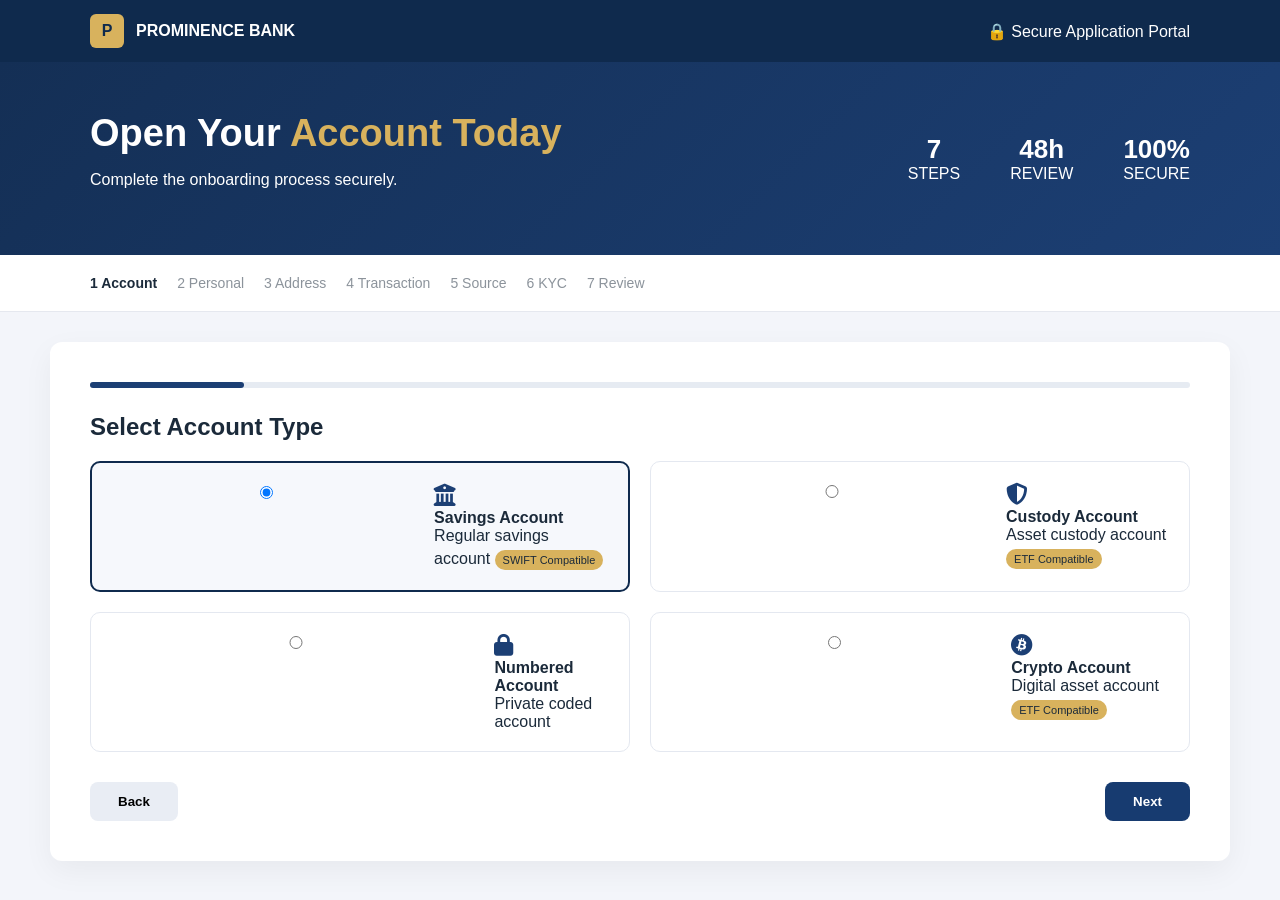
==== personal_form_steps.html @ db95bf6e "Add files via upload" ====
<!DOCTYPE html>

<html lang="en">
<head>
<meta charset="UTF-8">
<meta name="viewport" content="width=device-width, initial-scale=1.0">
<title>Bank Onboarding</title>

<link rel="stylesheet" href="https://cdnjs.cloudflare.com/ajax/libs/font-awesome/6.5.0/css/all.min.css">

<style>

body{
margin:0;
font-family:Segoe UI, Arial;
background:#f3f5fa;
color:#1b2a3a;
}

/* HEADER */

.topbar{
background:#0f2a4d;
color:white;
padding:14px 0;
}

.container{
width:1100px;
margin:auto;
}

.nav{
display:flex;
justify-content:space-between;
align-items:center;
}

.logo{
display:flex;
align-items:center;
gap:12px;
font-weight:600;
}

.logo-box{
width:34px;
height:34px;
background:#d8b25d;
border-radius:6px;
display:flex;
align-items:center;
justify-content:center;
color:#0f2a4d;
font-weight:700;
}

/* HERO */

.hero{
background:linear-gradient(135deg,#142f55,#1c3f74);
color:white;
padding:50px 0;
}

.hero-row{
display:flex;
justify-content:space-between;
align-items:center;
}

.hero h1{
font-size:38px;
margin:0;
}

.hero span{
color:#d8b25d;
}

.stats{
display:flex;
gap:50px;
text-align:center;
}

.stats strong{
font-size:26px;
display:block;
}

/* STEPS */

.steps{
background:white;
border-bottom:1px solid #e5e8ef;
}

.steps ul{
display:flex;
list-style:none;
gap:20px;
padding:20px 0;
margin:0;
}

.steps li{
font-size:14px;
opacity:.5;
}

.steps .active{
opacity:1;
font-weight:600;
}

/* CARD */

.card{
width:1100px;
margin:30px auto;
background:white;
border-radius:12px;
box-shadow:0 10px 30px rgba(0,0,0,0.05);
padding:40px;
}

/* PROGRESS */

.progress{
height:6px;
background:#e6ebf2;
border-radius:4px;
margin-bottom:25px;
}

.progress-bar{
height:6px;
background:#1c3f74;
width:14%;
border-radius:4px;
transition:0.3s;
}

/* OPTIONS */

.options{
display:grid;
grid-template-columns:1fr 1fr;
gap:20px;
margin-top:20px;
}

.option{
border:1px solid #e4e8f0;
border-radius:10px;
padding:20px;
display:flex;
gap:15px;
cursor:pointer;
align-items:flex-start;
}

.option.active{
border:2px solid #0f2a4d;
background:#f6f8fc;
}

.icon{
font-size:22px;
color:#1c3f74;
}

/* FORM GRID */

.grid{
display:grid;
grid-template-columns:1fr 1fr;
gap:20px;
margin-top:20px;
}

input,select{
width:100%;
padding:10px;
border:1px solid #ddd;
border-radius:6px;
}

/* BUTTONS */

.actions{
display:flex;
justify-content:space-between;
margin-top:30px;
}

button{
padding:12px 28px;
border:none;
border-radius:8px;
cursor:pointer;
font-weight:600;
}

.back{
background:#e9edf4;
}

.next{
background:#173b70;
color:white;
}

.step{
display:none;
}

.step.active{
display:block;
}

.badge{
display:inline-block;
background:#d8b25d;
font-size:11px;
padding:4px 8px;
border-radius:10px;
margin-top:5px;
}

</style>

</head>

<body>

<div class="topbar">
<div class="container nav">
<div class="logo">
<div class="logo-box">P</div>
PROMINENCE BANK
</div>
<div>🔒 Secure Application Portal</div>
</div>
</div>

<div class="hero">
<div class="container hero-row">

<div>
<h1>Open Your <span>Account Today</span></h1>
<p>Complete the onboarding process securely.</p>
</div>

<div class="stats">
<div><strong>7</strong>STEPS</div>
<div><strong>48h</strong>REVIEW</div>
<div><strong>100%</strong>SECURE</div>
</div>

</div>
</div>

<div class="steps">
<div class="container">
<ul>
<li class="active">1 Account</li>
<li>2 Personal</li>
<li>3 Address</li>
<li>4 Transaction</li>
<li>5 Source</li>
<li>6 KYC</li>
<li>7 Review</li>
</ul>
</div>
</div>

<div class="card">

<div class="progress">
<div class="progress-bar" id="progressBar"></div>
</div>

<form id="wizardForm">

<!-- STEP 1 -->

<div class="step active">

<h2>Select Account Type</h2>

<div class="options">

<label class="option active">
<input type="radio" name="account" checked>
<div>
<div class="icon"><i class="fa-solid fa-building-columns"></i></div>
<strong>Savings Account</strong><br>
Regular savings account
<div class="badge">SWIFT Compatible</div>
</div>
</label>

<label class="option">
<input type="radio" name="account">
<div>
<div class="icon"><i class="fa-solid fa-shield-halved"></i></div>
<strong>Custody Account</strong><br>
Asset custody account
<div class="badge">ETF Compatible</div>
</div>
</label>

<label class="option">
<input type="radio" name="account">
<div>
<div class="icon"><i class="fa-solid fa-lock"></i></div>
<strong>Numbered Account</strong><br>
Private coded account
</div>
</label>

<label class="option">
<input type="radio" name="account">
<div>
<div class="icon"><i class="fa-brands fa-bitcoin"></i></div>
<strong>Crypto Account</strong><br>
Digital asset account
<div class="badge">ETF Compatible</div>
</div>
</label>

</div>

</div>

<!-- STEP 2 -->

<div class="step">

<h2>Personal Details</h2>

<div class="grid">
<input placeholder="First Name">
<input placeholder="Last Name">
<input type="date">
<input placeholder="Nationality">
<input placeholder="Passport / ID">
<input placeholder="Occupation">
</div>

</div>

<!-- STEP 3 -->

<div class="step">

<h2>Address</h2>

<div class="grid">
<input placeholder="Street Address">
<input placeholder="City">
<input placeholder="State">
<input placeholder="Postal Code">
<input placeholder="Country">
</div>

</div>

<!-- STEP 4 -->

<div class="step">

<h2>Transaction Profile</h2>

<div class="grid">
<select>
<option>Monthly Transaction Volume</option>
</select>

<select>
<option>Expected Deposit</option>
</select>

<select>
<option>Primary Currency</option>
</select>
</div>

</div>

<!-- STEP 5 -->

<div class="step">

<h2>Source of Funds</h2>

<div class="grid">
<select>
<option>Employment Income</option>
<option>Business Revenue</option>
<option>Investments</option>
</select>

<input placeholder="Employer / Company">
</div>

</div>

<!-- STEP 6 -->

<div class="step">

<h2>KYC Upload</h2>

<div class="grid">
<input type="file">
<input type="file">
<input type="file">
</div>

</div>

<!-- STEP 7 -->

<div class="step">

<h2>Review & Submit</h2>

<p>Please review your information before submitting.</p>

</div>

<div class="actions">
<button type="button" class="back" onclick="prevStep()">Back</button>
<button type="button" class="next" onclick="nextStep()">Next</button>
</div>

</form>

</div>

<script>

let step=0;
let steps=document.querySelectorAll(".step");
let progress=document.getElementById("progressBar");

function showStep(){

steps.forEach((s,i)=>{
s.classList.remove("active");
if(i===step) s.classList.add("active");
});

progress.style.width=((step+1)/7*100)+"%";
}

function nextStep(){
if(step<6){
step++;
showStep();
}
}

function prevStep(){
if(step>0){
step--;
showStep();
}
}

</script>

</body>
</html>
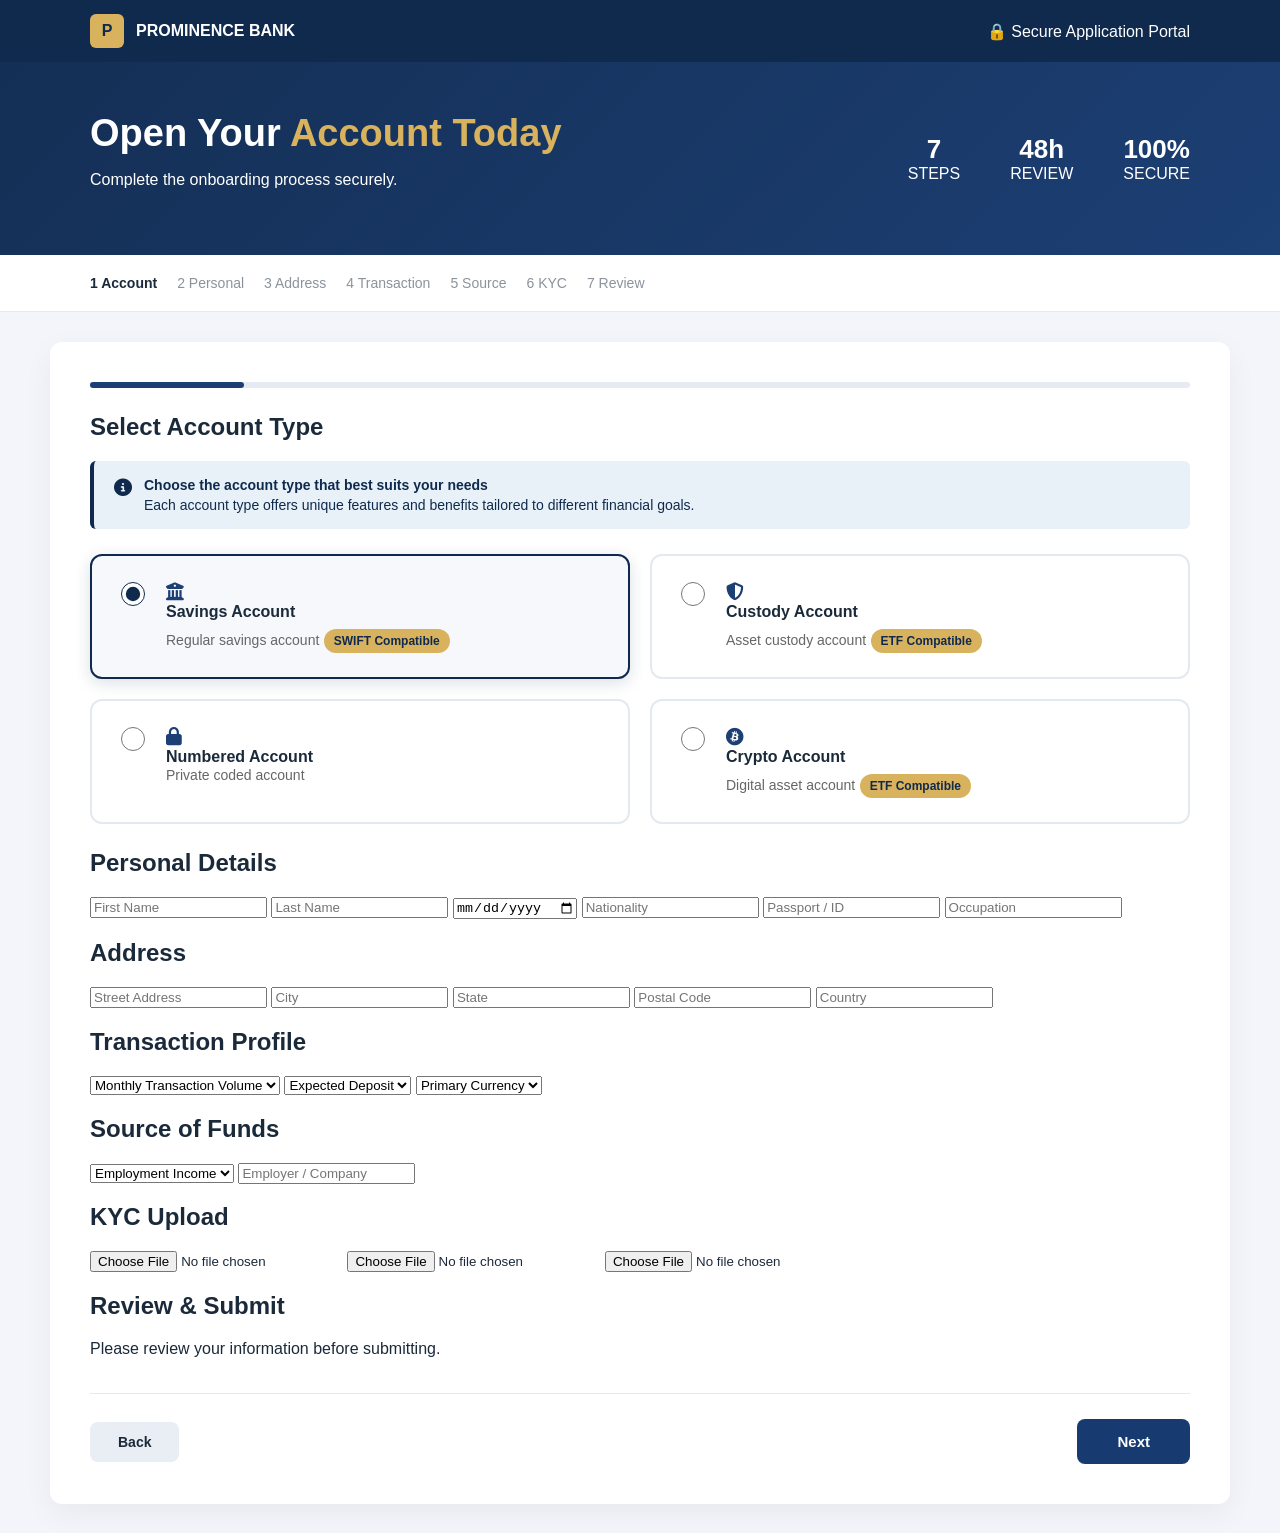
==== commit f1d87fbe: "Improve UI design: add selectable radio cards, info boxes, enhanced styling and responsive layout - " ====
--- a/personal_form_steps.html
+++ b/personal_form_steps.html
@@ -148,36 +148,105 @@
 display:grid;
 grid-template-columns:1fr 1fr;
 gap:20px;
-margin-top:20px;
+    margin:25px 0;
 }
 
 .option{
-border:1px solid #e4e8f0;
-border-radius:10px;
-padding:20px;
-display:flex;
-gap:15px;
-cursor:pointer;
-align-items:flex-start;
+    border:2px solid #e4e8f0;
+    border-radius:12px;
+    padding:24px;
+    display:flex;
+    gap:18px;
+    cursor:pointer;
+    align-items:flex-start;
+    transition:all 0.3s ease;
+    background:white;
+    position:relative;
+}
+
+.option:hover{
+    border-color:#0f2a4d;
+    box-shadow:0 4px 12px rgba(15, 42, 77, 0.1);
+}
+
+.option input[type="radio"]{
+    width:24px;
+    height:24px;
+    margin-top:2px;
+    cursor:pointer;
+    flex-shrink:0;
+    accent-color:#0f2a4d;
 }
 
 .option.active{
-border:2px solid #0f2a4d;
-background:#f6f8fc;
-}
-
-.icon{
-font-size:22px;
-color:#1c3f74;
-}
-
-/* FORM GRID */
-
-.grid{
-display:grid;
-grid-template-columns:1fr 1fr;
-gap:20px;
-margin-top:20px;
+    border:2px solid #0f2a4d;
+    background:#f6f8fc;
+    box-shadow:0 4px 16px rgba(15, 42, 77, 0.15);
+}
+
+.option .icon{
+    font-size:18px;
+    color:#1c3f74;
+    margin-top:2px;
+}
+
+.option-text{
+    flex:1;
+}
+
+.option-text strong{
+    display:block;
+    font-size:16px;
+    color:#0f2a4d;
+    margin-bottom:4px;
+}
+
+.option-description{
+    font-size:14px;
+    color:#666;
+    margin-bottom:8px;
+}
+
+.badge{
+    display:inline-block;
+    background:#d8b25d;
+    color:#0f2a4d;
+    font-size:12px;
+    font-weight:600;
+    padding:5px 10px;
+    border-radius:12px;
+    margin-top:8px;
+    margin-right:6px;
+}
+
+/* Info alert box */
+.info-box{
+    background:#e8f1f8;
+    border-left:4px solid #0f2a4d;
+    border-radius:6px;
+    padding:16px 20px;
+    margin:20px 0;
+    font-size:14px;
+    color:#0f2a4d;
+    display:flex;
+    gap:12px;
+    align-items:flex-start;
+}
+
+.info-box i{
+    font-size:18px;
+    margin-top:2px;
+    flex-shrink:0;
+}
+
+.info-box-content{
+    flex:1;
+}
+
+.info-box-content strong{
+    display:block;
+    margin-bottom:4px;
+}
 }
 
 input,select{
@@ -192,29 +261,41 @@
 .actions{
 display:flex;
 justify-content:space-between;
-margin-top:30px;
+    align-items:center;
+    margin-top:35px;
+    padding-top:25px;
+    border-top:1px solid #e5e8ef;
 }
 
 button{
-padding:12px 28px;
-border:none;
-border-radius:8px;
-cursor:pointer;
-font-weight:600;
+    padding:12px 28px;
+    border:none;
+    border-radius:8px;
+    cursor:pointer;
+    font-weight:600;
+    transition:all 0.3s;
+    font-size:14px;
 }
 
 .back{
-background:#e9edf4;
+    background:#e9edf4;
+    color:#1b2a3a;
+}
+
+.back:hover{
+    background:#dce0ea;
 }
 
 .next{
-background:#173b70;
-color:white;
-}
-
-.step{
-display:none;
-}
+    background:#173b70;
+    color:white;
+    padding:14px 40px;
+    font-size:15px;
+}
+
+.next:hover{
+    background:#0f2a4d;
+    box-shadow:0 4px 12px rgba(15, 42, 77, 0.25);
 
 .step.active{
 display:block;
@@ -227,6 +308,30 @@
 padding:4px 8px;
 border-radius:10px;
 margin-top:5px;
+}
+
+@media(max-width:768px){
+.options{
+grid-template-columns:1fr;
+}
+
+.card{
+width:auto;
+padding:20px;
+}
+
+.grid{
+grid-template-columns:1fr;
+}
+
+.actions{
+flex-direction:column;
+gap:10px;
+}
+
+button{
+width:100%;
+}
 }
 
 </style>
@@ -290,6 +395,14 @@
 
 <h2>Select Account Type</h2>
 
+<div class="info-box">
+    <i class="fa-solid fa-circle-info"></i>
+    <div class="info-box-content">
+        <strong>Choose the account type that best suits your needs</strong>
+        Each account type offers unique features and benefits tailored to different financial goals.
+    </div>
+</div>
+
 <div class="options">
 
 <label class="option active">
@@ -297,7 +410,7 @@
 <div>
 <div class="icon"><i class="fa-solid fa-building-columns"></i></div>
 <strong>Savings Account</strong><br>
-Regular savings account
+<span class="option-description">Regular savings account</span>
 <div class="badge">SWIFT Compatible</div>
 </div>
 </label>
@@ -307,7 +420,7 @@
 <div>
 <div class="icon"><i class="fa-solid fa-shield-halved"></i></div>
 <strong>Custody Account</strong><br>
-Asset custody account
+<span class="option-description">Asset custody account</span>
 <div class="badge">ETF Compatible</div>
 </div>
 </label>
@@ -317,7 +430,7 @@
 <div>
 <div class="icon"><i class="fa-solid fa-lock"></i></div>
 <strong>Numbered Account</strong><br>
-Private coded account
+<span class="option-description">Private coded account</span>
 </div>
 </label>
 
@@ -326,7 +439,7 @@
 <div>
 <div class="icon"><i class="fa-brands fa-bitcoin"></i></div>
 <strong>Crypto Account</strong><br>
-Digital asset account
+<span class="option-description">Digital asset account</span>
 <div class="badge">ETF Compatible</div>
 </div>
 </label>
@@ -471,6 +584,29 @@
 }
 }
 
+// Handle radio button selection and active state
+document.querySelectorAll('.option').forEach(option => {
+    option.addEventListener('click', function() {
+        const radio = this.querySelector('input[type="radio"]');
+        if (radio) {
+            radio.checked = true;
+        }
+    });
+});
+
+document.querySelectorAll('input[type="radio"]').forEach(radio => {
+    radio.addEventListener('change', function() {
+        if (this.checked) {
+            // Remove active from all options with same name
+            document.querySelectorAll(`input[name="${this.name}"]`).forEach(r => {
+                r.closest('.option').classList.remove('active');
+            });
+            // Add active to current option
+            this.closest('.option').classList.add('active');
+        }
+    });
+});
+
 </script>
 
 </body>
